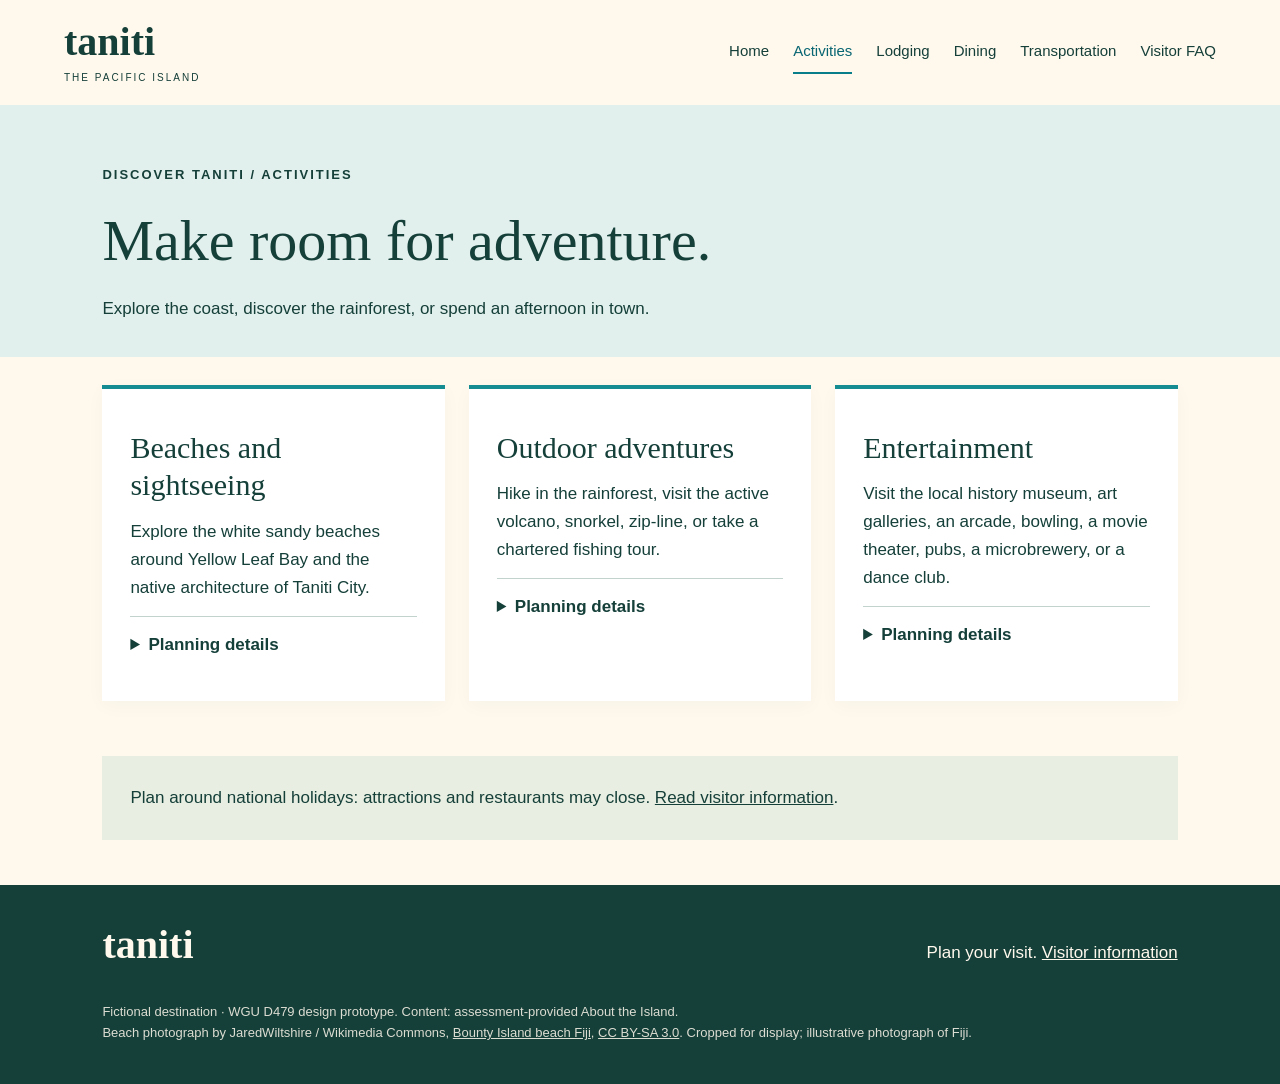
==== activities.html @ c762407d "Publish Taniti tourism prototype" ====
<!doctype html><html lang="en"><head><meta charset="utf-8"><meta name="viewport" content="width=device-width,initial-scale=1"><title>Activities | Discover Taniti</title><meta name="description" content="Explore the coast, discover the rainforest, or spend an afternoon in town."><link rel="icon" href="favicon.svg"><link rel="stylesheet" href="style.css"></head><body><a class="skip" href="#main">Skip to content</a><header><a class="brand" href="index.html">taniti<span>THE PACIFIC ISLAND</span></a><nav aria-label="Main navigation"><a href="index.html">Home</a><a aria-current="page" href="activities.html">Activities</a><a href="lodging.html">Lodging</a><a href="dining.html">Dining</a><a href="transportation.html">Transportation</a><a href="faq.html">Visitor FAQ</a></nav></header><main id="main"><section class="page-title"><span class="eyebrow">DISCOVER TANITI / ACTIVITIES</span><h1>Make room for adventure.</h1><p>Explore the coast, discover the rainforest, or spend an afternoon in town.</p></section><section class="grid"><article class="card"><h2>Beaches and sightseeing</h2><p>Explore the white sandy beaches around Yellow Leaf Bay and the native architecture of Taniti City.</p><details><summary>Planning details</summary><p>Boat and bus tours offer ways to see the island. Ask the tour provider about arrangements and availability before your visit.</p></details></article><article class="card"><h2>Outdoor adventures</h2><p>Hike in the rainforest, visit the active volcano, snorkel, zip-line, or take a chartered fishing tour.</p><details><summary>Planning details</summary><p>Helicopter rides are another way to explore. Contact an activity provider to arrange participation and confirm availability. The supplied island information does not include provider contact details.</p></details></article><article class="card"><h2>Entertainment</h2><p>Visit the local history museum, art galleries, an arcade, bowling, a movie theater, pubs, a microbrewery, or a dance club.</p><details><summary>Planning details</summary><p>Many activities are in Merriton Landing, on the north side of Yellow Leaf Bay. A nine-hole golf course is planned for next year; it is not described as currently open.</p></details></article></section><aside>Plan around national holidays: attractions and restaurants may close. <a href="faq.html">Read visitor information</a>.</aside></main><footer><a class="brand" href="index.html">taniti</a><p>Plan your visit. <a href="faq.html">Visitor information</a></p><small>Fictional destination · WGU D479 design prototype. Content: assessment-provided About the Island.<br><span id="photo-credit">Beach photograph by JaredWiltshire / Wikimedia Commons, <a href="https://commons.wikimedia.org/wiki/File:Bounty_Island_beach_Fiji.jpg">Bounty Island beach Fiji</a>, <a href="https://creativecommons.org/licenses/by-sa/3.0/">CC BY-SA 3.0</a>. Cropped for display; illustrative photograph of Fiji.</span></small></footer></body></html>
---- style.css ----
*{box-sizing:border-box}body{margin:0;background:#fff9ed;color:#153f39;font:17px/1.65 Arial,sans-serif}a{color:inherit}header{display:flex;align-items:center;justify-content:space-between;gap:30px;padding:22px 5%;background:#fff9ed}nav{display:flex;gap:24px;flex-wrap:wrap}nav a{text-decoration:none;font-size:15px;padding:8px 0;border-bottom:2px solid transparent}nav a:hover,nav a[aria-current]{border-color:#087e8b;color:#086572}.brand{font:bold 40px Georgia,serif;text-decoration:none;line-height:1}.brand span{display:block;font:10px Arial;letter-spacing:2px;margin-top:10px}.hero{position:relative;min-height:570px;background:#0b6672;color:white;display:flex;align-items:center}.hero img{position:absolute;inset:0;width:100%;height:100%;object-fit:cover}.hero:after{content:'';position:absolute;inset:0;background:linear-gradient(90deg,rgba(0,48,61,.85),rgba(0,48,61,.1))}.hero-copy{position:relative;z-index:1;max-width:660px;padding:65px 8%}.eyebrow{font-size:13px;font-weight:bold;letter-spacing:2px}h1{font:normal clamp(40px,6vw,76px)/1.08 Georgia,serif;margin:22px 0}h2{font:normal 30px/1.25 Georgia,serif;margin:12px 0}p{margin:14px 0}.button{display:inline-block;background:#fff9ed;color:#17453d;text-decoration:none;padding:13px 23px;margin-top:16px;border-radius:3px;font-weight:bold}.intro{display:grid;grid-template-columns:1fr 1fr;padding:60px 8%;gap:10px 60px}.intro .eyebrow{grid-column:1/-1}.intro h2{font-size:46px}.grid{display:grid;grid-template-columns:repeat(3,1fr);gap:24px;padding:28px 8% 55px}.grid.two{grid-template-columns:repeat(2,1fr)}.card{border-top:4px solid #148c92;background:white;padding:28px;box-shadow:0 5px 18px #17453d08}.card.route{text-decoration:none;border-top-color:#47704a;transition:transform .2s}.card.route:hover{transform:translateY(-4px)}.route .eyebrow{color:#47704a}.page-title{padding:55px 8% 20px;background:#e2f0ed}.page-title h1{max-width:900px;font-size:58px}.wide,aside,.faqs{margin:0 8% 45px;padding:28px;background:#e8eee1}.faqs{background:transparent;padding:25px 0}details{border-top:1px solid #c2d2cc;padding:14px 0}summary{cursor:pointer;font-weight:bold}details p{font-size:16px}footer{background:#153f39;color:#fff9ed;padding:40px 8%;display:flex;flex-wrap:wrap;justify-content:space-between;gap:20px}footer small{width:100%;font-size:13px;opacity:.85}a:focus-visible,summary:focus-visible{outline:3px solid #eeae3e;outline-offset:5px}.skip{position:absolute;top:-80px;z-index:9;padding:10px;background:white}.skip:focus{top:0}@media(max-width:800px){header{align-items:flex-start;flex-direction:column;padding:20px 6%}nav{gap:12px 20px}.hero{min-height:510px}.hero-copy{padding:45px 7%;max-width:570px}.intro,.grid,.grid.two{grid-template-columns:1fr;padding:32px 7%;gap:20px}.intro h2{font-size:36px}.page-title{padding:35px 7% 20px}.page-title h1{font-size:43px}.wide,aside,.faqs{margin-left:7%;margin-right:7%}footer{padding:32px 7%}}
.listing-note{margin-top:25px;margin-bottom:0;font-size:15px}.stays{grid-template-columns:repeat(2,1fr)}.stay-card{padding:0;overflow:hidden}.stay-card img{width:100%;height:235px;object-fit:cover;display:block}.stay-copy{padding:25px}.dark{background:#087482;color:white;border:0;cursor:pointer;font:700 16px Arial}dialog{border:0;border-radius:8px;padding:30px;max-width:640px;width:calc(100% - 30px);max-height:90vh;overflow:auto;background:#fff9ed;color:#153f39}dialog::backdrop{background:#002f3bb3}.dialog-top{display:flex;justify-content:space-between;gap:12px;align-items:center}.close{background:transparent;border:1px solid #153f39;padding:8px 14px;cursor:pointer;color:#153f39;font:16px Arial}.sample{font-size:14px}.form-grid{display:grid;grid-template-columns:1fr 1fr;gap:18px}label{display:flex;flex-direction:column;font-weight:bold;font-size:16px}input{width:100%;padding:12px;font:16px Arial;border:1px solid #758b84;background:white;color:#153f39;margin-top:7px}.inquiry-result:not(:empty){padding:18px;background:#e2f0ed;margin-top:20px}button:focus-visible,input:focus-visible{outline:3px solid #eeae3e;outline-offset:3px}@media(max-width:800px){.stays{grid-template-columns:1fr}.form-grid{grid-template-columns:1fr}dialog{padding:22px}}
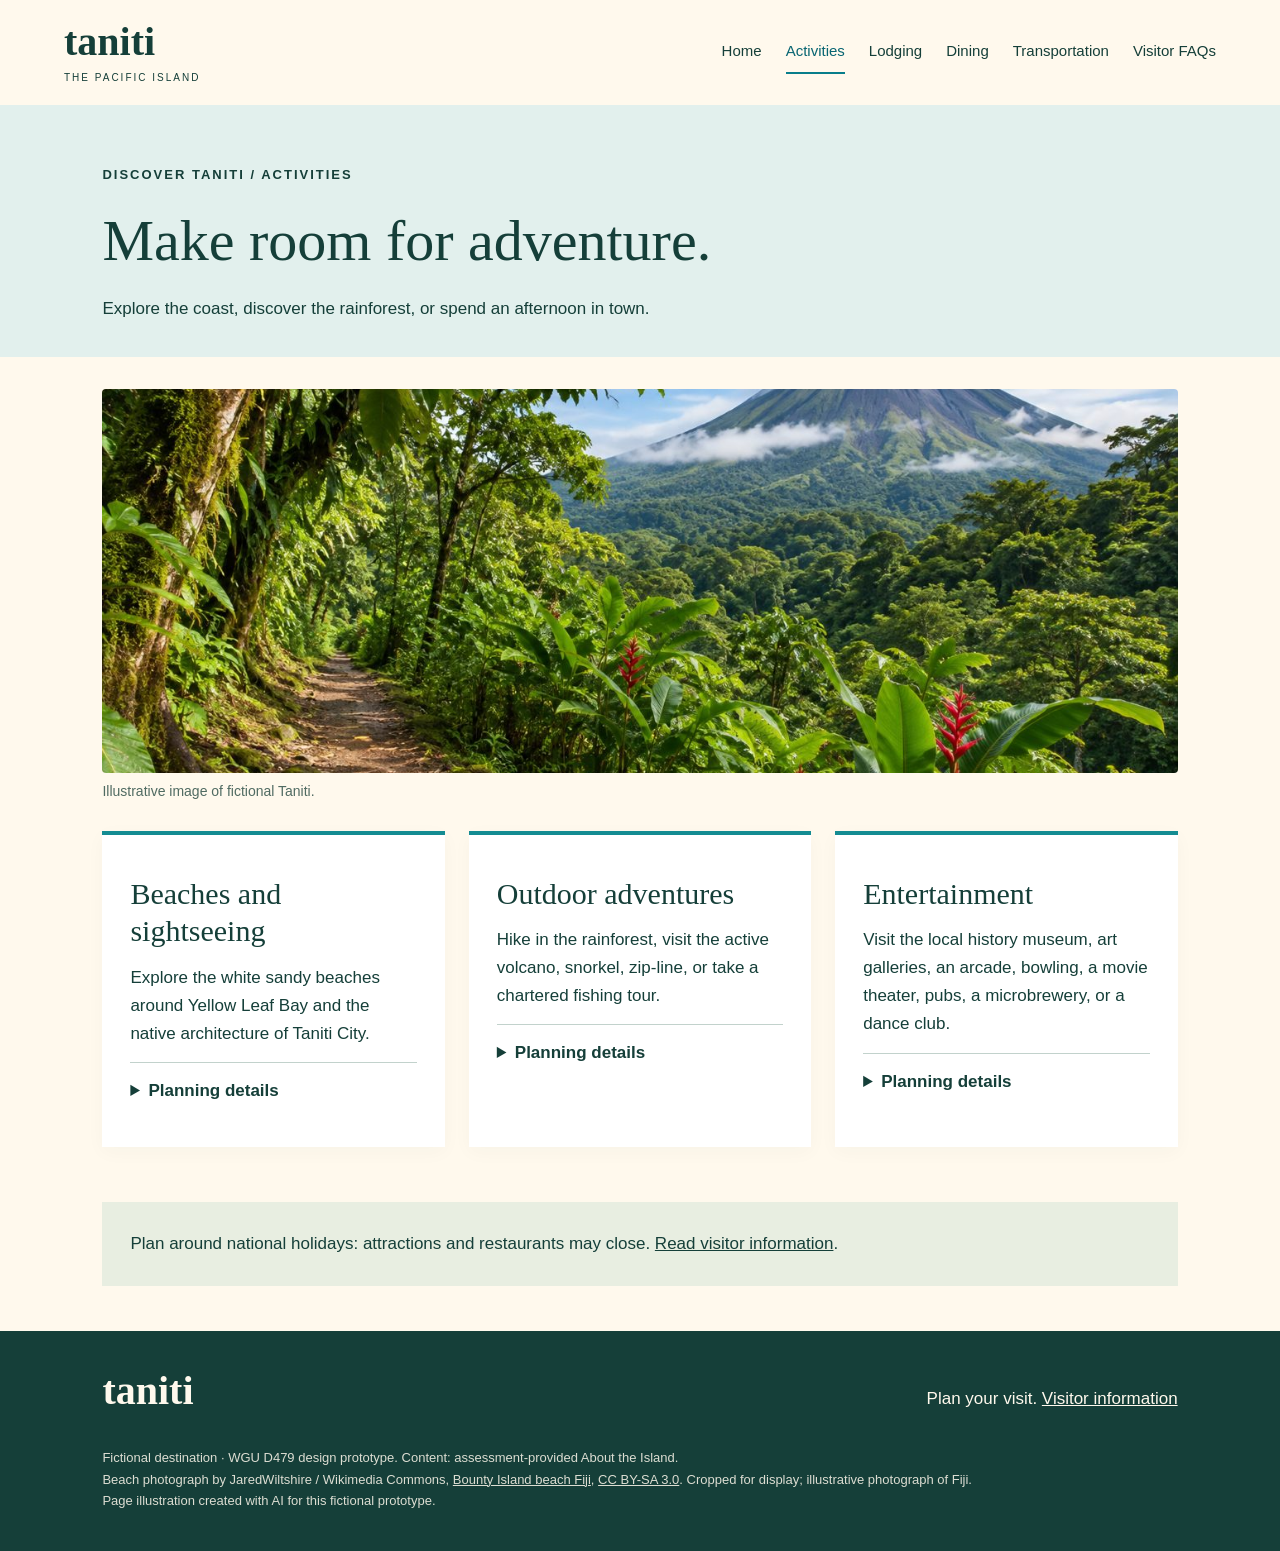
==== commit 530e300e: "Add travel images and clarify FAQs navigation" ====
--- a/activities.html
+++ b/activities.html
@@ -1 +1 @@
-<!doctype html><html lang="en"><head><meta charset="utf-8"><meta name="viewport" content="width=device-width,initial-scale=1"><title>Activities | Discover Taniti</title><meta name="description" content="Explore the coast, discover the rainforest, or spend an afternoon in town."><link rel="icon" href="favicon.svg"><link rel="stylesheet" href="style.css"></head><body><a class="skip" href="#main">Skip to content</a><header><a class="brand" href="index.html">taniti<span>THE PACIFIC ISLAND</span></a><nav aria-label="Main navigation"><a href="index.html">Home</a><a aria-current="page" href="activities.html">Activities</a><a href="lodging.html">Lodging</a><a href="dining.html">Dining</a><a href="transportation.html">Transportation</a><a href="faq.html">Visitor FAQ</a></nav></header><main id="main"><section class="page-title"><span class="eyebrow">DISCOVER TANITI / ACTIVITIES</span><h1>Make room for adventure.</h1><p>Explore the coast, discover the rainforest, or spend an afternoon in town.</p></section><section class="grid"><article class="card"><h2>Beaches and sightseeing</h2><p>Explore the white sandy beaches around Yellow Leaf Bay and the native architecture of Taniti City.</p><details><summary>Planning details</summary><p>Boat and bus tours offer ways to see the island. Ask the tour provider about arrangements and availability before your visit.</p></details></article><article class="card"><h2>Outdoor adventures</h2><p>Hike in the rainforest, visit the active volcano, snorkel, zip-line, or take a chartered fishing tour.</p><details><summary>Planning details</summary><p>Helicopter rides are another way to explore. Contact an activity provider to arrange participation and confirm availability. The supplied island information does not include provider contact details.</p></details></article><article class="card"><h2>Entertainment</h2><p>Visit the local history museum, art galleries, an arcade, bowling, a movie theater, pubs, a microbrewery, or a dance club.</p><details><summary>Planning details</summary><p>Many activities are in Merriton Landing, on the north side of Yellow Leaf Bay. A nine-hole golf course is planned for next year; it is not described as currently open.</p></details></article></section><aside>Plan around national holidays: attractions and restaurants may close. <a href="faq.html">Read visitor information</a>.</aside></main><footer><a class="brand" href="index.html">taniti</a><p>Plan your visit. <a href="faq.html">Visitor information</a></p><small>Fictional destination · WGU D479 design prototype. Content: assessment-provided About the Island.<br><span id="photo-credit">Beach photograph by JaredWiltshire / Wikimedia Commons, <a href="https://commons.wikimedia.org/wiki/File:Bounty_Island_beach_Fiji.jpg">Bounty Island beach Fiji</a>, <a href="https://creativecommons.org/licenses/by-sa/3.0/">CC BY-SA 3.0</a>. Cropped for display; illustrative photograph of Fiji.</span></small></footer></body></html>+<!doctype html><html lang="en"><head><meta charset="utf-8"><meta name="viewport" content="width=device-width,initial-scale=1"><title>Activities | Discover Taniti</title><meta name="description" content="Explore the coast, discover the rainforest, or spend an afternoon in town."><link rel="icon" href="favicon.svg"><link rel="stylesheet" href="style.css"></head><body><a class="skip" href="#main">Skip to content</a><header><a class="brand" href="index.html">taniti<span>THE PACIFIC ISLAND</span></a><nav aria-label="Main navigation"><a href="index.html">Home</a><a aria-current="page" href="activities.html">Activities</a><a href="lodging.html">Lodging</a><a href="dining.html">Dining</a><a href="transportation.html">Transportation</a><a href="faq.html">Visitor FAQs</a></nav></header><main id="main"><section class="page-title"><span class="eyebrow">DISCOVER TANITI / ACTIVITIES</span><h1>Make room for adventure.</h1><p>Explore the coast, discover the rainforest, or spend an afternoon in town.</p></section><figure class="page-image"><img src="activities-scene.jpg" alt="Illustration of a rainforest trail and tropical volcanic mountain" loading="lazy"><figcaption>Illustrative image of fictional Taniti.</figcaption></figure><section class="grid"><article class="card"><h2>Beaches and sightseeing</h2><p>Explore the white sandy beaches around Yellow Leaf Bay and the native architecture of Taniti City.</p><details><summary>Planning details</summary><p>Boat and bus tours offer ways to see the island. Ask the tour provider about arrangements and availability before your visit.</p></details></article><article class="card"><h2>Outdoor adventures</h2><p>Hike in the rainforest, visit the active volcano, snorkel, zip-line, or take a chartered fishing tour.</p><details><summary>Planning details</summary><p>Helicopter rides are another way to explore. Contact an activity provider to arrange participation and confirm availability. The supplied island information does not include provider contact details.</p></details></article><article class="card"><h2>Entertainment</h2><p>Visit the local history museum, art galleries, an arcade, bowling, a movie theater, pubs, a microbrewery, or a dance club.</p><details><summary>Planning details</summary><p>Many activities are in Merriton Landing, on the north side of Yellow Leaf Bay. A nine-hole golf course is planned for next year; it is not described as currently open.</p></details></article></section><aside>Plan around national holidays: attractions and restaurants may close. <a href="faq.html">Read visitor information</a>.</aside></main><footer><a class="brand" href="index.html">taniti</a><p>Plan your visit. <a href="faq.html">Visitor information</a></p><small>Fictional destination · WGU D479 design prototype. Content: assessment-provided About the Island.<br><span id="photo-credit">Beach photograph by JaredWiltshire / Wikimedia Commons, <a href="https://commons.wikimedia.org/wiki/File:Bounty_Island_beach_Fiji.jpg">Bounty Island beach Fiji</a>, <a href="https://creativecommons.org/licenses/by-sa/3.0/">CC BY-SA 3.0</a>. Cropped for display; illustrative photograph of Fiji.</span><br>Page illustration created with AI for this fictional prototype.</small></footer></body></html>
--- a/style.css
+++ b/style.css
@@ -1,2 +1,3 @@
 *{box-sizing:border-box}body{margin:0;background:#fff9ed;color:#153f39;font:17px/1.65 Arial,sans-serif}a{color:inherit}header{display:flex;align-items:center;justify-content:space-between;gap:30px;padding:22px 5%;background:#fff9ed}nav{display:flex;gap:24px;flex-wrap:wrap}nav a{text-decoration:none;font-size:15px;padding:8px 0;border-bottom:2px solid transparent}nav a:hover,nav a[aria-current]{border-color:#087e8b;color:#086572}.brand{font:bold 40px Georgia,serif;text-decoration:none;line-height:1}.brand span{display:block;font:10px Arial;letter-spacing:2px;margin-top:10px}.hero{position:relative;min-height:570px;background:#0b6672;color:white;display:flex;align-items:center}.hero img{position:absolute;inset:0;width:100%;height:100%;object-fit:cover}.hero:after{content:'';position:absolute;inset:0;background:linear-gradient(90deg,rgba(0,48,61,.85),rgba(0,48,61,.1))}.hero-copy{position:relative;z-index:1;max-width:660px;padding:65px 8%}.eyebrow{font-size:13px;font-weight:bold;letter-spacing:2px}h1{font:normal clamp(40px,6vw,76px)/1.08 Georgia,serif;margin:22px 0}h2{font:normal 30px/1.25 Georgia,serif;margin:12px 0}p{margin:14px 0}.button{display:inline-block;background:#fff9ed;color:#17453d;text-decoration:none;padding:13px 23px;margin-top:16px;border-radius:3px;font-weight:bold}.intro{display:grid;grid-template-columns:1fr 1fr;padding:60px 8%;gap:10px 60px}.intro .eyebrow{grid-column:1/-1}.intro h2{font-size:46px}.grid{display:grid;grid-template-columns:repeat(3,1fr);gap:24px;padding:28px 8% 55px}.grid.two{grid-template-columns:repeat(2,1fr)}.card{border-top:4px solid #148c92;background:white;padding:28px;box-shadow:0 5px 18px #17453d08}.card.route{text-decoration:none;border-top-color:#47704a;transition:transform .2s}.card.route:hover{transform:translateY(-4px)}.route .eyebrow{color:#47704a}.page-title{padding:55px 8% 20px;background:#e2f0ed}.page-title h1{max-width:900px;font-size:58px}.wide,aside,.faqs{margin:0 8% 45px;padding:28px;background:#e8eee1}.faqs{background:transparent;padding:25px 0}details{border-top:1px solid #c2d2cc;padding:14px 0}summary{cursor:pointer;font-weight:bold}details p{font-size:16px}footer{background:#153f39;color:#fff9ed;padding:40px 8%;display:flex;flex-wrap:wrap;justify-content:space-between;gap:20px}footer small{width:100%;font-size:13px;opacity:.85}a:focus-visible,summary:focus-visible{outline:3px solid #eeae3e;outline-offset:5px}.skip{position:absolute;top:-80px;z-index:9;padding:10px;background:white}.skip:focus{top:0}@media(max-width:800px){header{align-items:flex-start;flex-direction:column;padding:20px 6%}nav{gap:12px 20px}.hero{min-height:510px}.hero-copy{padding:45px 7%;max-width:570px}.intro,.grid,.grid.two{grid-template-columns:1fr;padding:32px 7%;gap:20px}.intro h2{font-size:36px}.page-title{padding:35px 7% 20px}.page-title h1{font-size:43px}.wide,aside,.faqs{margin-left:7%;margin-right:7%}footer{padding:32px 7%}}
-.listing-note{margin-top:25px;margin-bottom:0;font-size:15px}.stays{grid-template-columns:repeat(2,1fr)}.stay-card{padding:0;overflow:hidden}.stay-card img{width:100%;height:235px;object-fit:cover;display:block}.stay-copy{padding:25px}.dark{background:#087482;color:white;border:0;cursor:pointer;font:700 16px Arial}dialog{border:0;border-radius:8px;padding:30px;max-width:640px;width:calc(100% - 30px);max-height:90vh;overflow:auto;background:#fff9ed;color:#153f39}dialog::backdrop{background:#002f3bb3}.dialog-top{display:flex;justify-content:space-between;gap:12px;align-items:center}.close{background:transparent;border:1px solid #153f39;padding:8px 14px;cursor:pointer;color:#153f39;font:16px Arial}.sample{font-size:14px}.form-grid{display:grid;grid-template-columns:1fr 1fr;gap:18px}label{display:flex;flex-direction:column;font-weight:bold;font-size:16px}input{width:100%;padding:12px;font:16px Arial;border:1px solid #758b84;background:white;color:#153f39;margin-top:7px}.inquiry-result:not(:empty){padding:18px;background:#e2f0ed;margin-top:20px}button:focus-visible,input:focus-visible{outline:3px solid #eeae3e;outline-offset:3px}@media(max-width:800px){.stays{grid-template-columns:1fr}.form-grid{grid-template-columns:1fr}dialog{padding:22px}}+.listing-note{margin-top:25px;margin-bottom:0;font-size:15px}.stays{grid-template-columns:repeat(2,1fr)}.stay-card{padding:0;overflow:hidden}.stay-card img{width:100%;height:235px;object-fit:cover;display:block}.stay-copy{padding:25px}.dark{background:#087482;color:white;border:0;cursor:pointer;font:700 16px Arial}dialog{border:0;border-radius:8px;padding:30px;max-width:640px;width:calc(100% - 30px);max-height:90vh;overflow:auto;background:#fff9ed;color:#153f39}dialog::backdrop{background:#002f3bb3}.dialog-top{display:flex;justify-content:space-between;gap:12px;align-items:center}.close{background:transparent;border:1px solid #153f39;padding:8px 14px;cursor:pointer;color:#153f39;font:16px Arial}.sample{font-size:14px}.form-grid{display:grid;grid-template-columns:1fr 1fr;gap:18px}label{display:flex;flex-direction:column;font-weight:bold;font-size:16px}input{width:100%;padding:12px;font:16px Arial;border:1px solid #758b84;background:white;color:#153f39;margin-top:7px}.inquiry-result:not(:empty){padding:18px;background:#e2f0ed;margin-top:20px}button:focus-visible,input:focus-visible{outline:3px solid #eeae3e;outline-offset:3px}@media(max-width:800px){.stays{grid-template-columns:1fr}.form-grid{grid-template-columns:1fr}dialog{padding:22px}}
+.page-image{margin:32px 8% 0}.page-image img{display:block;width:100%;height:clamp(220px,30vw,400px);object-fit:cover;border-radius:4px}.page-image figcaption{font-size:14px;color:#506b62;margin-top:7px}@media(max-width:800px){.page-image{margin:25px 7% 0}.page-image img{height:230px}}
